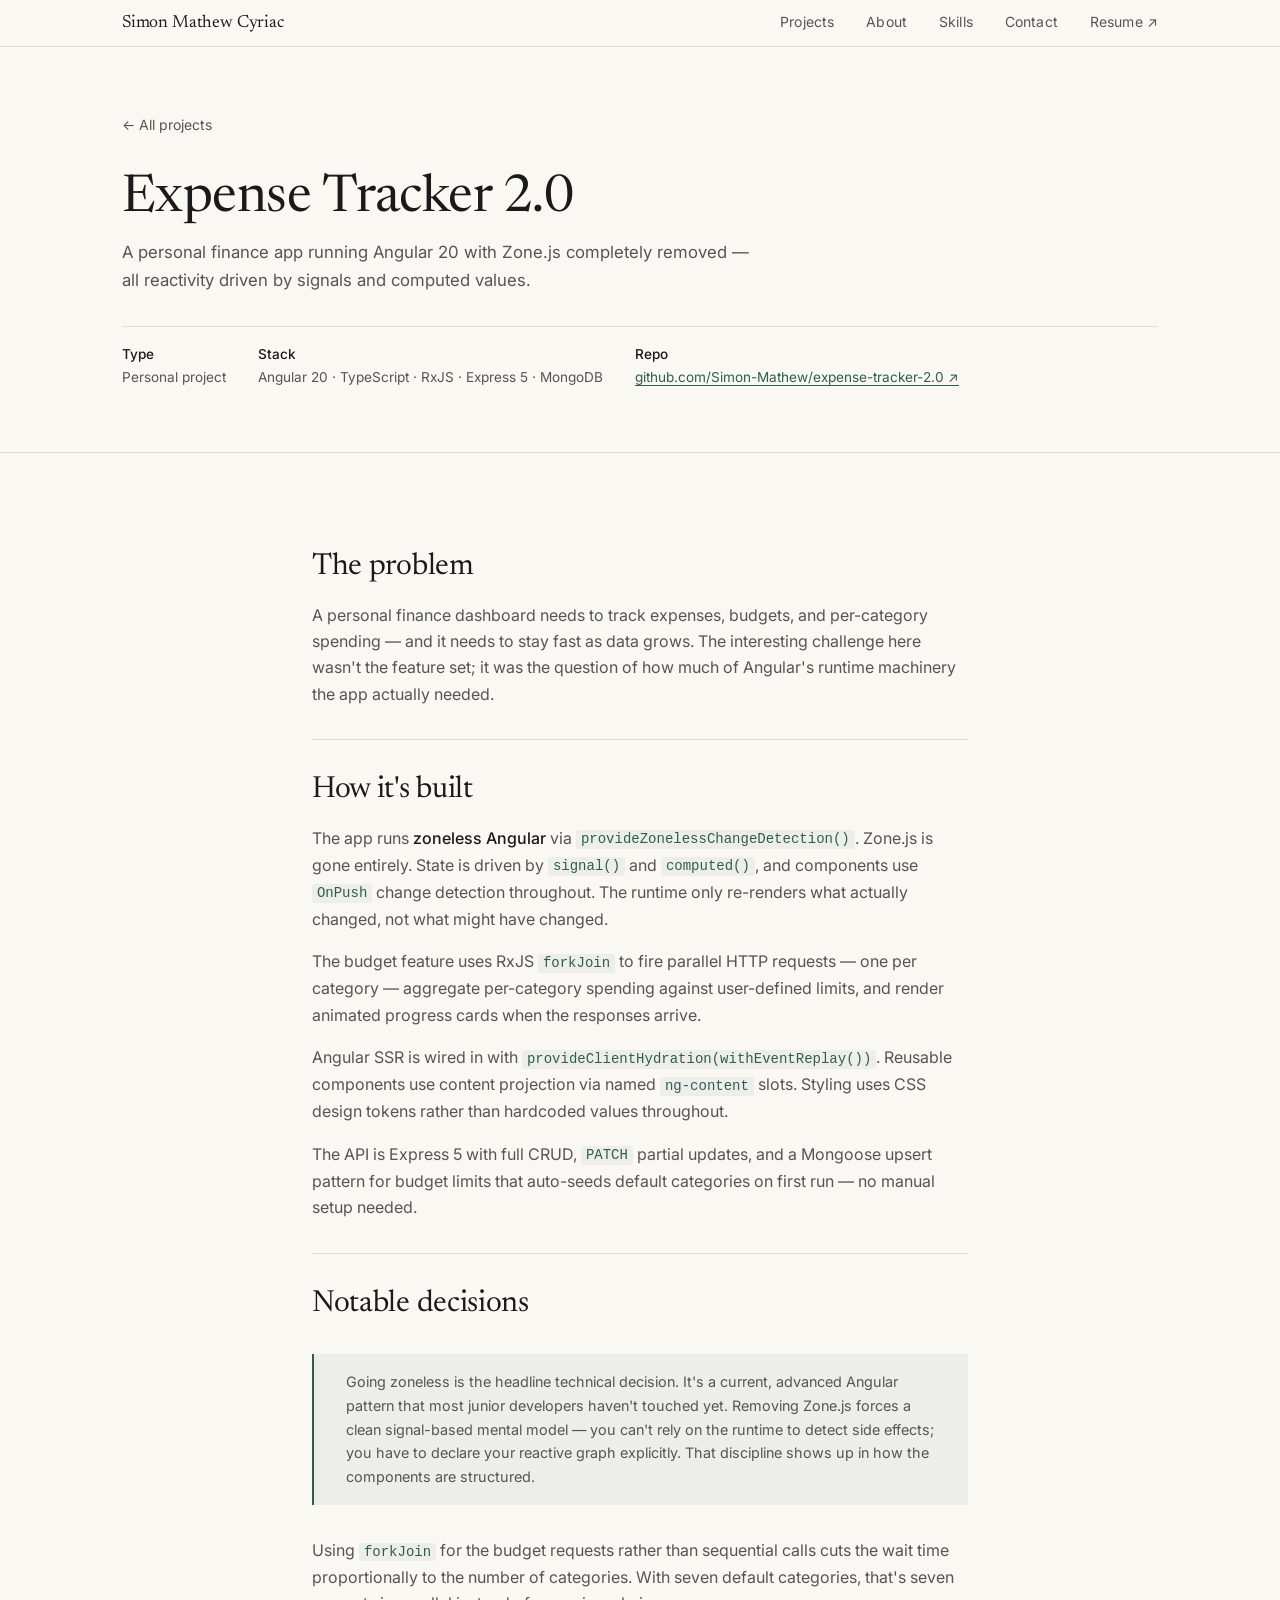
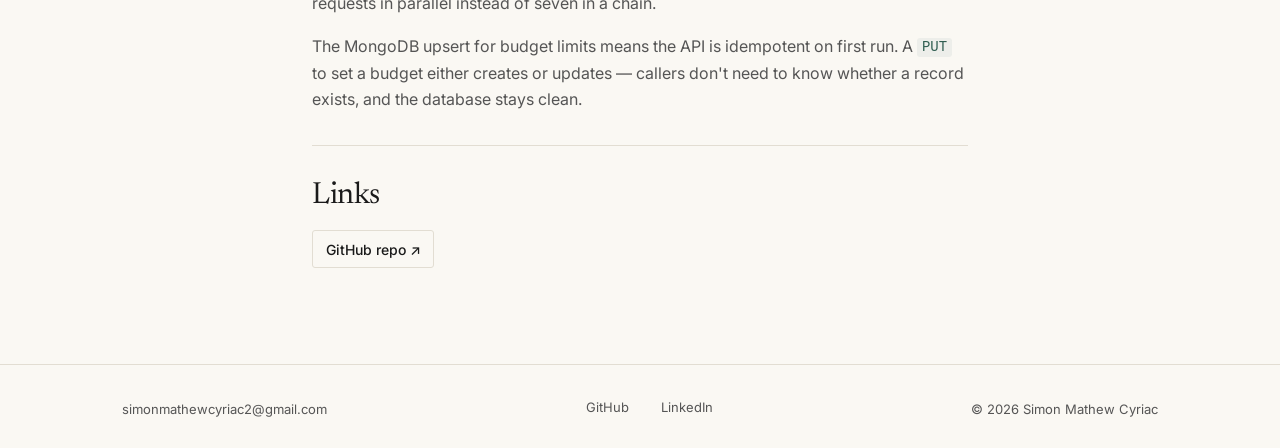
==== projects/expense-tracker.html @ 20997edd "first commit" ====
<!DOCTYPE html>
<html lang="en">
<head>
  <meta charset="UTF-8" />
  <meta name="viewport" content="width=device-width, initial-scale=1.0" />
  <meta name="description" content="Expense Tracker 2.0 — Angular 20 personal finance app with Zone.js removed, signals-only reactivity, and SSR." />
  <title>Expense Tracker 2.0 — Simon Mathew Cyriac</title>
  <link rel="preconnect" href="https://fonts.googleapis.com" />
  <link rel="preconnect" href="https://fonts.gstatic.com" crossorigin />
  <link href="https://fonts.googleapis.com/css2?family=Newsreader:ital,wght@0,300;0,400;1,300;1,400&family=Inter:wght@400;500&display=swap" rel="stylesheet" />
  <link rel="stylesheet" href="../css/style.css" />
</head>
<body>

  <header class="site-header" role="banner">
    <nav class="site-nav container" aria-label="Main navigation">
      <a href="../index.html" class="site-nav__logo">Simon Mathew Cyriac</a>
      <button class="site-nav__toggle" aria-expanded="false" aria-controls="nav-links" aria-label="Toggle navigation">
        <span></span><span></span><span></span>
      </button>
      <ul class="site-nav__links" id="nav-links" role="list">
        <li><a href="../index.html#projects">Projects</a></li>
        <li><a href="../index.html#about">About</a></li>
        <li><a href="../index.html#skills">Skills</a></li>
        <li><a href="../index.html#contact">Contact</a></li>
        <li><a href="../assets/Simon_Mathew_Cyriac_Resume.pdf" target="_blank" rel="noopener">Resume ↗</a></li>
      </ul>
    </nav>
  </header>

  <main>

    <div class="case-hero">
      <div class="container">
        <a href="../index.html#projects" class="case-hero__back">All projects</a>
        <h1 class="case-hero__title">Expense Tracker 2.0</h1>
        <p class="case-hero__tagline">A personal finance app running Angular 20 with Zone.js completely removed — all reactivity driven by signals and computed values.</p>
        <dl class="case-meta">
          <div class="case-meta__item"><dt><strong>Type</strong></dt><dd>Personal project</dd></div>
          <div class="case-meta__item"><dt><strong>Stack</strong></dt><dd>Angular 20 · TypeScript · RxJS · Express 5 · MongoDB</dd></div>
          <div class="case-meta__item"><dt><strong>Repo</strong></dt><dd><a href="https://github.com/Simon-Mathew/expense-tracker-2.0" target="_blank" rel="noopener">github.com/Simon-Mathew/expense-tracker-2.0 ↗</a></dd></div>
        </dl>
      </div>
    </div>

    <div class="case-body">
      <div class="container content-width">

        <section aria-labelledby="problem-heading">
          <h2 id="problem-heading">The problem</h2>
          <p>A personal finance dashboard needs to track expenses, budgets, and per-category spending — and it needs to stay fast as data grows. The interesting challenge here wasn't the feature set; it was the question of how much of Angular's runtime machinery the app actually needed.</p>
        </section>

        <section aria-labelledby="built-heading">
          <h2 id="built-heading">How it's built</h2>

          <p>The app runs <strong>zoneless Angular</strong> via <code>provideZonelessChangeDetection()</code>. Zone.js is gone entirely. State is driven by <code>signal()</code> and <code>computed()</code>, and components use <code>OnPush</code> change detection throughout. The runtime only re-renders what actually changed, not what might have changed.</p>

          <p>The budget feature uses RxJS <code>forkJoin</code> to fire parallel HTTP requests — one per category — aggregate per-category spending against user-defined limits, and render animated progress cards when the responses arrive.</p>

          <p>Angular SSR is wired in with <code>provideClientHydration(withEventReplay())</code>. Reusable components use content projection via named <code>ng-content</code> slots. Styling uses CSS design tokens rather than hardcoded values throughout.</p>

          <p>The API is Express 5 with full CRUD, <code>PATCH</code> partial updates, and a Mongoose upsert pattern for budget limits that auto-seeds default categories on first run — no manual setup needed.</p>
        </section>

        <section aria-labelledby="decisions-heading">
          <h2 id="decisions-heading">Notable decisions</h2>

          <div class="callout">
            <p>Going zoneless is the headline technical decision. It's a current, advanced Angular pattern that most junior developers haven't touched yet. Removing Zone.js forces a clean signal-based mental model — you can't rely on the runtime to detect side effects; you have to declare your reactive graph explicitly. That discipline shows up in how the components are structured.</p>
          </div>

          <p>Using <code>forkJoin</code> for the budget requests rather than sequential calls cuts the wait time proportionally to the number of categories. With seven default categories, that's seven requests in parallel instead of seven in a chain.</p>

          <p>The MongoDB upsert for budget limits means the API is idempotent on first run. A <code>PUT</code> to set a budget either creates or updates — callers don't need to know whether a record exists, and the database stays clean.</p>
        </section>

        <section aria-labelledby="links-heading">
          <h2 id="links-heading">Links</h2>
          <div class="case-links">
            <a href="https://github.com/Simon-Mathew/expense-tracker-2.0" target="_blank" rel="noopener" class="case-link">GitHub repo ↗</a>
          </div>
        </section>

      </div>
    </div>

  </main>

  <footer class="site-footer" role="contentinfo">
    <div class="container">
      <div class="site-footer__inner">
        <p>simonmathewcyriac2@gmail.com</p>
        <ul class="site-footer__links" role="list">
          <li><a href="https://github.com/Simon-Mathew" target="_blank" rel="noopener">GitHub</a></li>
          <li><a href="https://linkedin.com/in/simon-mathew-cyriac" target="_blank" rel="noopener">LinkedIn</a></li>
        </ul>
        <p>© <span id="year"></span> Simon Mathew Cyriac</p>
      </div>
    </div>
  </footer>

  <script src="../js/main.js"></script>
</body>
</html>
---- css/style.css ----
﻿*,*::before,*::after{box-sizing:border-box;margin:0;padding:0}html{font-size:100%;scroll-behavior:smooth;-webkit-text-size-adjust:100%}@media(prefers-reduced-motion: reduce){html{scroll-behavior:auto}}body{background-color:#faf8f3;color:#1a1a1a;font-family:"Inter",system-ui,-apple-system,sans-serif;font-size:1rem;line-height:1.65;-webkit-font-smoothing:antialiased}img,svg{display:block;max-width:100%}a{color:#2f5d50;text-decoration-thickness:1px;text-underline-offset:3px;transition:color .15s ease,opacity .15s ease}a:hover{opacity:.75}a:focus-visible{outline:2px solid #2f5d50;outline-offset:3px;border-radius:2px}h1,h2,h3,h4{font-family:"Newsreader",Georgia,serif;font-weight:400;line-height:1.2;letter-spacing:-0.01em}h1{font-size:clamp(2rem,5vw,3.25rem)}h2{font-size:clamp(1.4rem,3vw,1.9rem)}h3{font-size:1.2rem}p{max-width:70ch}ul,ol{padding-left:1.25rem}li{margin-bottom:.25rem}code{font-size:.875em;background:rgba(47,93,80,.06);color:#2f5d50;padding:.1em .35em;border-radius:3px;font-family:"Fira Code","Cascadia Code",ui-monospace,monospace}.container{width:100%;max-width:1100px;margin-inline:auto;padding-inline:1rem}@media(min-width: 640px){.container{padding-inline:2rem}}.content-width{max-width:720px}.site-header{position:sticky;top:0;z-index:100;background-color:#faf8f3;border-bottom:1px solid #e2ddd2;padding-block:.5rem}.site-nav{display:flex;align-items:center;justify-content:space-between;gap:1rem}.site-nav__logo{font-family:"Newsreader",Georgia,serif;font-size:1.1rem;color:#1a1a1a;text-decoration:none;letter-spacing:-0.01em}.site-nav__logo:hover{opacity:.7;color:#1a1a1a}.site-nav__links{display:flex;align-items:center;gap:2rem;list-style:none;padding:0;margin:0}.site-nav__links a{font-size:.875rem;color:#555;text-decoration:none;letter-spacing:.01em}.site-nav__links a:hover{color:#1a1a1a;opacity:1}.site-nav__toggle{display:none;background:none;border:none;cursor:pointer;padding:.5rem;color:#1a1a1a}.site-nav__toggle span{display:block;width:22px;height:1.5px;background:currentColor;margin-block:5px;transition:transform .2s ease,opacity .2s ease}.site-nav__toggle[aria-expanded=true] span:nth-child(1){transform:translateY(6.5px) rotate(45deg)}.site-nav__toggle[aria-expanded=true] span:nth-child(2){opacity:0}.site-nav__toggle[aria-expanded=true] span:nth-child(3){transform:translateY(-6.5px) rotate(-45deg)}@media(max-width: 640px){.site-nav__toggle{display:block}.site-nav__links{display:none;position:absolute;top:100%;left:0;right:0;background:#faf8f3;border-bottom:1px solid #e2ddd2;flex-direction:column;align-items:flex-start;gap:0;padding:1rem 2rem}.site-nav__links li{width:100%}.site-nav__links a{display:block;padding-block:.6rem;font-size:1rem}.site-nav__links.is-open{display:flex}}section{padding-block:4rem;border-bottom:1px solid #e2ddd2}section:last-of-type{border-bottom:none}.section-label{font-family:"Inter",system-ui,-apple-system,sans-serif;font-size:.75rem;font-weight:500;letter-spacing:.1em;text-transform:uppercase;color:#555;margin-bottom:2rem}.site-footer{padding-block:2rem;border-top:1px solid #e2ddd2;font-size:.8125rem;color:#555}.site-footer__inner{display:flex;flex-wrap:wrap;justify-content:space-between;align-items:center;gap:1rem}.site-footer__links{display:flex;gap:2rem;list-style:none;padding:0}.site-footer__links a{color:#555;font-size:.8125rem;text-decoration:none}.site-footer__links a:hover{color:#1a1a1a;opacity:1}.two-col{display:grid;gap:2rem;grid-template-columns:1fr}@media(min-width: 700px){.two-col{grid-template-columns:1fr 1fr}}.reveal{opacity:0;transform:translateY(18px);transition:opacity .5s ease,transform .5s ease}.reveal.is-visible{opacity:1;transform:none}@media(prefers-reduced-motion: reduce){.reveal{opacity:1;transform:none;transition:none}}.hero{padding-block:8rem 4rem;border-bottom:1px solid #e2ddd2}.hero__eyebrow{font-size:.8125rem;letter-spacing:.08em;text-transform:uppercase;color:#555;margin-bottom:1rem}.hero__heading{margin-bottom:2rem}.hero__tagline{font-size:1.1rem;color:#555;max-width:54ch;margin-bottom:2rem;line-height:1.7}.hero__links{display:flex;flex-wrap:wrap;gap:1rem;list-style:none;padding:0;font-size:.9rem}.hero__links a{color:#1a1a1a;text-decoration:none;border-bottom:1px solid #e2ddd2;padding-bottom:1px;transition:border-color .15s ease,color .15s ease}.hero__links a:hover{border-color:#2f5d50;color:#2f5d50;opacity:1}.hero__links li::after{content:"·";margin-left:1rem;color:#e2ddd2}.hero__links li:last-child::after{content:"";margin-left:0}.project-list{list-style:none;padding:0;margin:0}.project-card{padding-block:2rem;border-bottom:1px solid #e2ddd2}.project-card:first-child{border-top:1px solid #e2ddd2}.project-card__header{display:flex;flex-wrap:wrap;align-items:baseline;gap:.5rem 2rem;margin-bottom:.5rem}.project-card__title{font-family:"Newsreader",Georgia,serif;font-size:1.15rem;font-weight:400;margin:0}.project-card__title a{color:#1a1a1a;text-decoration:none}.project-card__title a:hover{color:#2f5d50;opacity:1}.project-card__status{font-size:.75rem;letter-spacing:.06em;text-transform:uppercase;color:#555;border:1px solid #e2ddd2;padding:.15em .5em;border-radius:2px}.project-card__tagline{color:#555;margin-bottom:1rem;max-width:60ch}.project-card__stack{display:flex;flex-wrap:wrap;gap:.5rem;list-style:none;padding:0}.project-card__tag{font-size:.775rem;color:#2f5d50;background:rgba(47,93,80,.06);padding:.2em .55em;border-radius:2px;letter-spacing:.02em}.project-card__link{display:inline-block;margin-top:1rem;font-size:.875rem;font-weight:500;color:#2f5d50}.project-card__link::after{content:" →"}.skills-grid{display:grid;gap:2rem;grid-template-columns:1fr}@media(min-width: 640px){.skills-grid{grid-template-columns:repeat(2, 1fr)}}@media(min-width: 900px){.skills-grid{grid-template-columns:repeat(3, 1fr)}}.skill-group__label{font-size:.75rem;font-weight:500;letter-spacing:.08em;text-transform:uppercase;color:#555;margin-bottom:.5rem}.skill-group__items{list-style:none;padding:0;font-size:.9rem;color:#1a1a1a;line-height:1.9}.case-hero{padding-block:4rem;border-bottom:1px solid #e2ddd2}.case-hero__back{display:inline-block;font-size:.875rem;color:#555;text-decoration:none;margin-bottom:2rem}.case-hero__back::before{content:"← "}.case-hero__back:hover{color:#1a1a1a;opacity:1}.case-hero__title{margin-bottom:.5rem}.case-hero__tagline{font-size:1.05rem;color:#555;max-width:58ch;margin-top:.5rem}.case-meta{display:flex;flex-wrap:wrap;gap:.5rem 2rem;margin-top:2rem;padding-top:1rem;border-top:1px solid #e2ddd2;font-size:.85rem;color:#555}.case-meta__item strong{color:#1a1a1a;font-weight:500}.case-body{padding-block:4rem}.case-body section{padding-block:2rem;border-bottom:1px solid #e2ddd2}.case-body section:last-child{border-bottom:none}.case-body h2{margin-bottom:1rem}.case-body p{margin-bottom:1rem;color:#555}.case-body p:last-child{margin-bottom:0}.case-body ul{color:#555;margin-bottom:1rem}.case-body ul li{margin-bottom:.5rem}.case-body strong{color:#1a1a1a;font-weight:500}.case-links{display:flex;flex-wrap:wrap;gap:1rem;margin-top:1rem}.case-link{display:inline-flex;align-items:center;gap:.4em;font-size:.875rem;font-weight:500;color:#1a1a1a;border:1px solid #e2ddd2;padding:.45em .9em;border-radius:3px;text-decoration:none;transition:border-color .15s ease,color .15s ease}.case-link:hover{border-color:#2f5d50;color:#2f5d50;opacity:1}.screenshot-grid{display:grid;gap:1rem;margin-top:2rem}@media(min-width: 640px){.screenshot-grid{grid-template-columns:repeat(2, 1fr)}}.screenshot-grid img{width:100%;border:1px solid #e2ddd2;border-radius:3px}.callout{border-left:2px solid #2f5d50;padding:1rem 2rem;margin-block:2rem;background:rgba(47,93,80,.06)}.callout p{margin:0;font-size:.9rem}/*# sourceMappingURL=style.css.map */
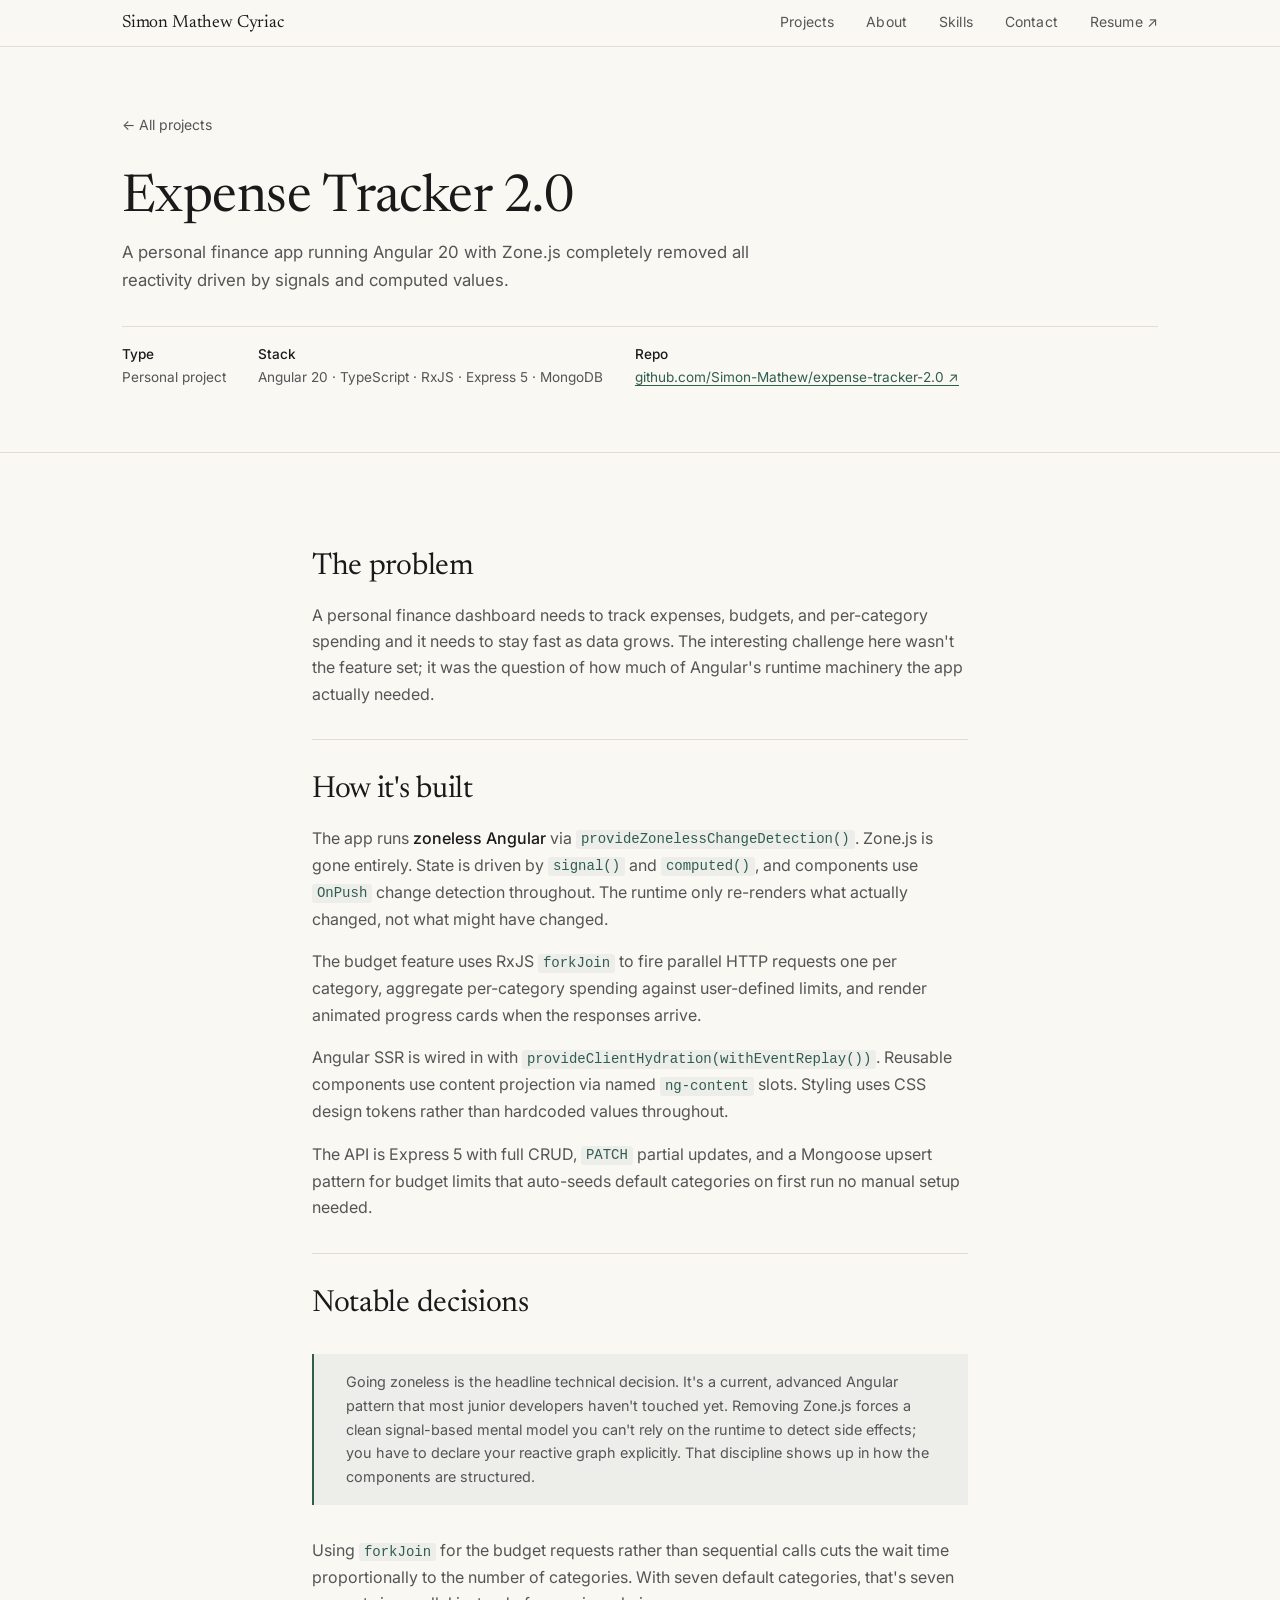
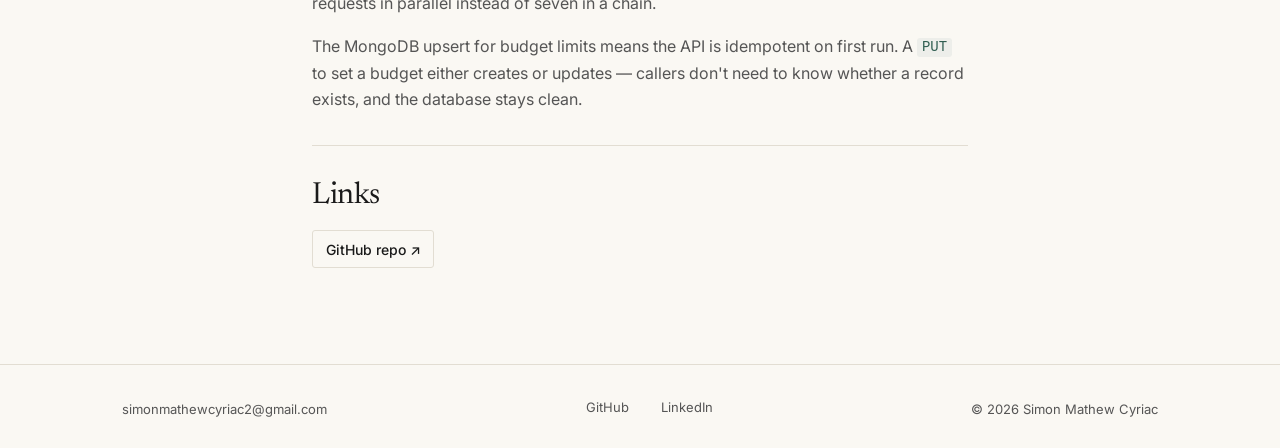
==== commit 1b2b19d0: "Refactor HTML structure and improve accessibility across FitTrack, GeoStamp, and Site Visit Tracker " ====
--- a/projects/expense-tracker.html
+++ b/projects/expense-tracker.html
@@ -1,105 +1,205 @@
-<!DOCTYPE html>
+<!doctype html>
 <html lang="en">
-<head>
-  <meta charset="UTF-8" />
-  <meta name="viewport" content="width=device-width, initial-scale=1.0" />
-  <meta name="description" content="Expense Tracker 2.0 — Angular 20 personal finance app with Zone.js removed, signals-only reactivity, and SSR." />
-  <title>Expense Tracker 2.0 — Simon Mathew Cyriac</title>
-  <link rel="preconnect" href="https://fonts.googleapis.com" />
-  <link rel="preconnect" href="https://fonts.gstatic.com" crossorigin />
-  <link href="https://fonts.googleapis.com/css2?family=Newsreader:ital,wght@0,300;0,400;1,300;1,400&family=Inter:wght@400;500&display=swap" rel="stylesheet" />
-  <link rel="stylesheet" href="../css/style.css" />
-</head>
-<body>
-
-  <header class="site-header" role="banner">
-    <nav class="site-nav container" aria-label="Main navigation">
-      <a href="../index.html" class="site-nav__logo">Simon Mathew Cyriac</a>
-      <button class="site-nav__toggle" aria-expanded="false" aria-controls="nav-links" aria-label="Toggle navigation">
-        <span></span><span></span><span></span>
-      </button>
-      <ul class="site-nav__links" id="nav-links" role="list">
-        <li><a href="../index.html#projects">Projects</a></li>
-        <li><a href="../index.html#about">About</a></li>
-        <li><a href="../index.html#skills">Skills</a></li>
-        <li><a href="../index.html#contact">Contact</a></li>
-        <li><a href="../assets/Simon_Mathew_Cyriac_Resume.pdf" target="_blank" rel="noopener">Resume ↗</a></li>
-      </ul>
-    </nav>
-  </header>
-
-  <main>
-
-    <div class="case-hero">
+  <head>
+    <meta charset="UTF-8" />
+    <meta name="viewport" content="width=device-width, initial-scale=1.0" />
+    <meta
+      name="description"
+      content="Expense Tracker 2.0 — Angular 20 personal finance app with Zone.js removed, signals-only reactivity, and SSR."
+    />
+    <title>Expense Tracker 2.0 — Simon Mathew Cyriac</title>
+    <link rel="preconnect" href="https://fonts.googleapis.com" />
+    <link rel="preconnect" href="https://fonts.gstatic.com" crossorigin />
+    <link
+      href="https://fonts.googleapis.com/css2?family=Newsreader:ital,wght@0,300;0,400;1,300;1,400&family=Inter:wght@400;500&display=swap"
+      rel="stylesheet"
+    />
+    <link rel="stylesheet" href="../css/style.css" />
+  </head>
+  <body>
+    <header class="site-header" role="banner">
+      <nav class="site-nav container" aria-label="Main navigation">
+        <a href="../index.html" class="site-nav__logo">Simon Mathew Cyriac</a>
+        <button
+          class="site-nav__toggle"
+          aria-expanded="false"
+          aria-controls="nav-links"
+          aria-label="Toggle navigation"
+        >
+          <span></span><span></span><span></span>
+        </button>
+        <ul class="site-nav__links" id="nav-links" role="list">
+          <li><a href="../index.html#projects">Projects</a></li>
+          <li><a href="../index.html#about">About</a></li>
+          <li><a href="../index.html#skills">Skills</a></li>
+          <li><a href="../index.html#contact">Contact</a></li>
+          <li>
+            <a
+              href="../assets/Updated_SoftwareEngineer_Resume.pdf"
+              target="_blank"
+              rel="noopener"
+              >Resume ↗</a
+            >
+          </li>
+        </ul>
+      </nav>
+    </header>
+
+    <main>
+      <div class="case-hero">
+        <div class="container">
+          <a href="../index.html#projects" class="case-hero__back"
+            >All projects</a
+          >
+          <h1 class="case-hero__title">Expense Tracker 2.0</h1>
+          <p class="case-hero__tagline">
+            A personal finance app running Angular 20 with Zone.js completely
+            removed all reactivity driven by signals and computed values.
+          </p>
+          <dl class="case-meta">
+            <div class="case-meta__item">
+              <dt><strong>Type</strong></dt>
+              <dd>Personal project</dd>
+            </div>
+            <div class="case-meta__item">
+              <dt><strong>Stack</strong></dt>
+              <dd>Angular 20 · TypeScript · RxJS · Express 5 · MongoDB</dd>
+            </div>
+            <div class="case-meta__item">
+              <dt><strong>Repo</strong></dt>
+              <dd>
+                <a
+                  href="https://github.com/Simon-Mathew/expense-tracker-2.0"
+                  target="_blank"
+                  rel="noopener"
+                  >github.com/Simon-Mathew/expense-tracker-2.0 ↗</a
+                >
+              </dd>
+            </div>
+          </dl>
+        </div>
+      </div>
+
+      <div class="case-body">
+        <div class="container content-width">
+          <section aria-labelledby="problem-heading">
+            <h2 id="problem-heading">The problem</h2>
+            <p>
+              A personal finance dashboard needs to track expenses, budgets, and
+              per-category spending and it needs to stay fast as data grows. The
+              interesting challenge here wasn't the feature set; it was the
+              question of how much of Angular's runtime machinery the app
+              actually needed.
+            </p>
+          </section>
+
+          <section aria-labelledby="built-heading">
+            <h2 id="built-heading">How it's built</h2>
+
+            <p>
+              The app runs <strong>zoneless Angular</strong> via
+              <code>provideZonelessChangeDetection()</code>. Zone.js is gone
+              entirely. State is driven by <code>signal()</code> and
+              <code>computed()</code>, and components use
+              <code>OnPush</code> change detection throughout. The runtime only
+              re-renders what actually changed, not what might have changed.
+            </p>
+
+            <p>
+              The budget feature uses RxJS <code>forkJoin</code> to fire
+              parallel HTTP requests one per category, aggregate per-category
+              spending against user-defined limits, and render animated progress
+              cards when the responses arrive.
+            </p>
+
+            <p>
+              Angular SSR is wired in with
+              <code>provideClientHydration(withEventReplay())</code>. Reusable
+              components use content projection via named
+              <code>ng-content</code> slots. Styling uses CSS design tokens
+              rather than hardcoded values throughout.
+            </p>
+
+            <p>
+              The API is Express 5 with full CRUD, <code>PATCH</code> partial
+              updates, and a Mongoose upsert pattern for budget limits that
+              auto-seeds default categories on first run no manual setup needed.
+            </p>
+          </section>
+
+          <section aria-labelledby="decisions-heading">
+            <h2 id="decisions-heading">Notable decisions</h2>
+
+            <div class="callout">
+              <p>
+                Going zoneless is the headline technical decision. It's a
+                current, advanced Angular pattern that most junior developers
+                haven't touched yet. Removing Zone.js forces a clean
+                signal-based mental model you can't rely on the runtime to
+                detect side effects; you have to declare your reactive graph
+                explicitly. That discipline shows up in how the components are
+                structured.
+              </p>
+            </div>
+
+            <p>
+              Using <code>forkJoin</code> for the budget requests rather than
+              sequential calls cuts the wait time proportionally to the number
+              of categories. With seven default categories, that's seven
+              requests in parallel instead of seven in a chain.
+            </p>
+
+            <p>
+              The MongoDB upsert for budget limits means the API is idempotent
+              on first run. A <code>PUT</code> to set a budget either creates or
+              updates — callers don't need to know whether a record exists, and
+              the database stays clean.
+            </p>
+          </section>
+
+          <section aria-labelledby="links-heading">
+            <h2 id="links-heading">Links</h2>
+            <div class="case-links">
+              <a
+                href="https://github.com/Simon-Mathew/expense-tracker-2.0"
+                target="_blank"
+                rel="noopener"
+                class="case-link"
+                >GitHub repo ↗</a
+              >
+            </div>
+          </section>
+        </div>
+      </div>
+    </main>
+
+    <footer class="site-footer" role="contentinfo">
       <div class="container">
-        <a href="../index.html#projects" class="case-hero__back">All projects</a>
-        <h1 class="case-hero__title">Expense Tracker 2.0</h1>
-        <p class="case-hero__tagline">A personal finance app running Angular 20 with Zone.js completely removed — all reactivity driven by signals and computed values.</p>
-        <dl class="case-meta">
-          <div class="case-meta__item"><dt><strong>Type</strong></dt><dd>Personal project</dd></div>
-          <div class="case-meta__item"><dt><strong>Stack</strong></dt><dd>Angular 20 · TypeScript · RxJS · Express 5 · MongoDB</dd></div>
-          <div class="case-meta__item"><dt><strong>Repo</strong></dt><dd><a href="https://github.com/Simon-Mathew/expense-tracker-2.0" target="_blank" rel="noopener">github.com/Simon-Mathew/expense-tracker-2.0 ↗</a></dd></div>
-        </dl>
+        <div class="site-footer__inner">
+          <p>simonmathewcyriac2@gmail.com</p>
+          <ul class="site-footer__links" role="list">
+            <li>
+              <a
+                href="https://github.com/Simon-Mathew"
+                target="_blank"
+                rel="noopener"
+                >GitHub</a
+              >
+            </li>
+            <li>
+              <a
+                href="https://linkedin.com/in/simon-mathew-cyriac"
+                target="_blank"
+                rel="noopener"
+                >LinkedIn</a
+              >
+            </li>
+          </ul>
+          <p>© <span id="year"></span> Simon Mathew Cyriac</p>
+        </div>
       </div>
-    </div>
-
-    <div class="case-body">
-      <div class="container content-width">
-
-        <section aria-labelledby="problem-heading">
-          <h2 id="problem-heading">The problem</h2>
-          <p>A personal finance dashboard needs to track expenses, budgets, and per-category spending — and it needs to stay fast as data grows. The interesting challenge here wasn't the feature set; it was the question of how much of Angular's runtime machinery the app actually needed.</p>
-        </section>
-
-        <section aria-labelledby="built-heading">
-          <h2 id="built-heading">How it's built</h2>
-
-          <p>The app runs <strong>zoneless Angular</strong> via <code>provideZonelessChangeDetection()</code>. Zone.js is gone entirely. State is driven by <code>signal()</code> and <code>computed()</code>, and components use <code>OnPush</code> change detection throughout. The runtime only re-renders what actually changed, not what might have changed.</p>
-
-          <p>The budget feature uses RxJS <code>forkJoin</code> to fire parallel HTTP requests — one per category — aggregate per-category spending against user-defined limits, and render animated progress cards when the responses arrive.</p>
-
-          <p>Angular SSR is wired in with <code>provideClientHydration(withEventReplay())</code>. Reusable components use content projection via named <code>ng-content</code> slots. Styling uses CSS design tokens rather than hardcoded values throughout.</p>
-
-          <p>The API is Express 5 with full CRUD, <code>PATCH</code> partial updates, and a Mongoose upsert pattern for budget limits that auto-seeds default categories on first run — no manual setup needed.</p>
-        </section>
-
-        <section aria-labelledby="decisions-heading">
-          <h2 id="decisions-heading">Notable decisions</h2>
-
-          <div class="callout">
-            <p>Going zoneless is the headline technical decision. It's a current, advanced Angular pattern that most junior developers haven't touched yet. Removing Zone.js forces a clean signal-based mental model — you can't rely on the runtime to detect side effects; you have to declare your reactive graph explicitly. That discipline shows up in how the components are structured.</p>
-          </div>
-
-          <p>Using <code>forkJoin</code> for the budget requests rather than sequential calls cuts the wait time proportionally to the number of categories. With seven default categories, that's seven requests in parallel instead of seven in a chain.</p>
-
-          <p>The MongoDB upsert for budget limits means the API is idempotent on first run. A <code>PUT</code> to set a budget either creates or updates — callers don't need to know whether a record exists, and the database stays clean.</p>
-        </section>
-
-        <section aria-labelledby="links-heading">
-          <h2 id="links-heading">Links</h2>
-          <div class="case-links">
-            <a href="https://github.com/Simon-Mathew/expense-tracker-2.0" target="_blank" rel="noopener" class="case-link">GitHub repo ↗</a>
-          </div>
-        </section>
-
-      </div>
-    </div>
-
-  </main>
-
-  <footer class="site-footer" role="contentinfo">
-    <div class="container">
-      <div class="site-footer__inner">
-        <p>simonmathewcyriac2@gmail.com</p>
-        <ul class="site-footer__links" role="list">
-          <li><a href="https://github.com/Simon-Mathew" target="_blank" rel="noopener">GitHub</a></li>
-          <li><a href="https://linkedin.com/in/simon-mathew-cyriac" target="_blank" rel="noopener">LinkedIn</a></li>
-        </ul>
-        <p>© <span id="year"></span> Simon Mathew Cyriac</p>
-      </div>
-    </div>
-  </footer>
-
-  <script src="../js/main.js"></script>
-</body>
+    </footer>
+
+    <script src="../js/main.js"></script>
+  </body>
 </html>
